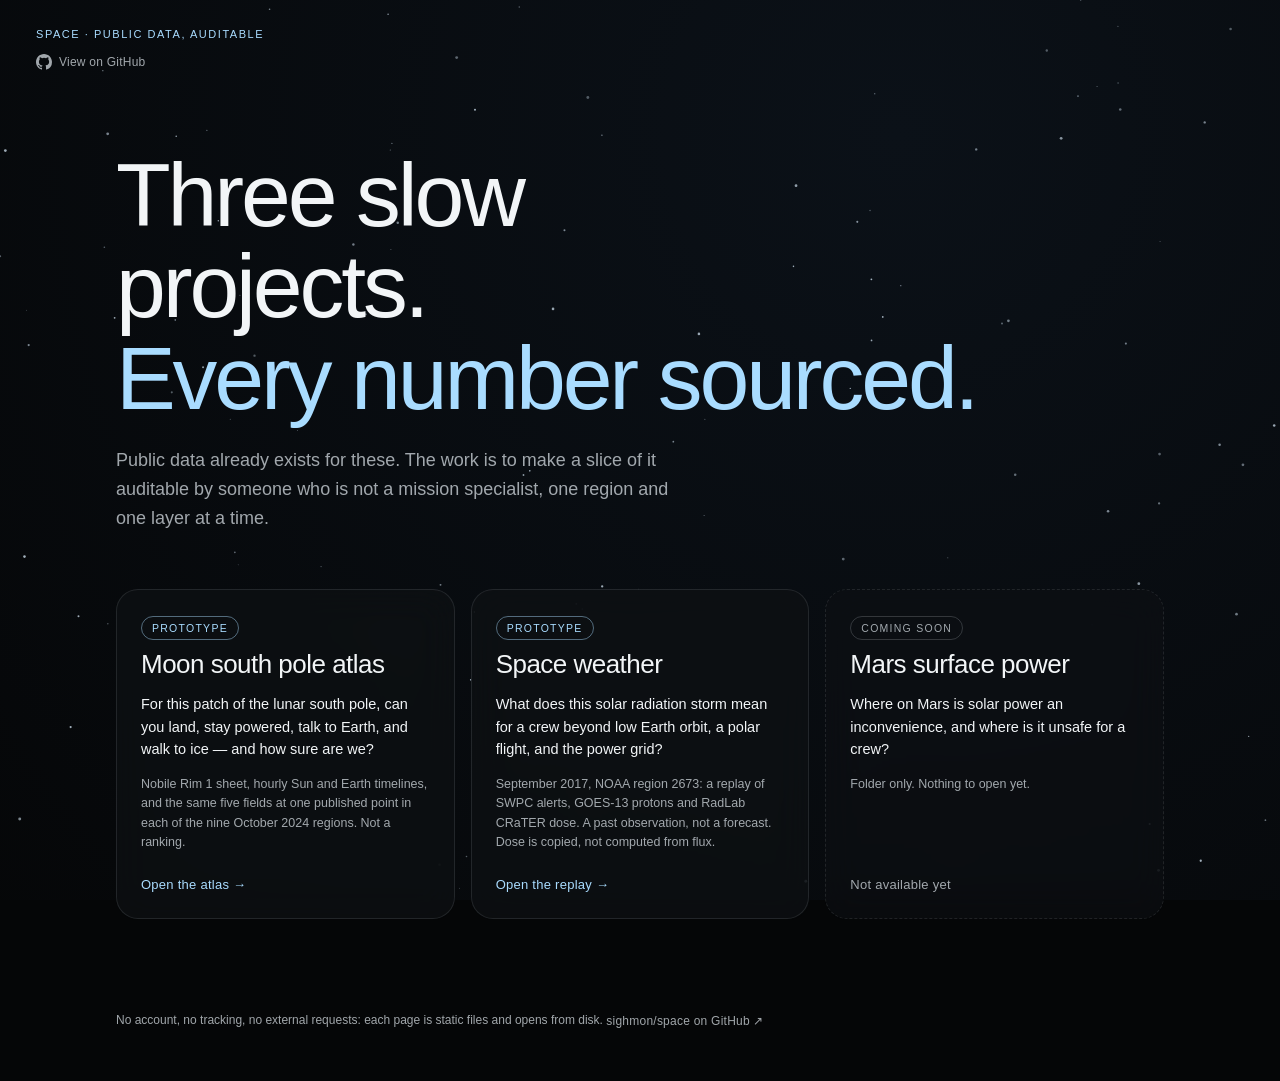
==== index.html @ fc9bab50 "Add a landing page listing the three projects, and document it" ====
<!DOCTYPE html>
<html lang="en">
<head>
<meta charset="utf-8">
<meta name="viewport" content="width=device-width, initial-scale=1, viewport-fit=cover">
<title>Three slow projects — space data you can audit</title>
<meta name="description" content="Three slow projects: public space data, made auditable by someone who is not a mission specialist.">
<link rel="icon" href="data:,">
<link rel="stylesheet" href="shared/space.css">
<style>
html,body{height:auto;min-height:100%;overflow-x:hidden;overflow-y:auto}
#stars{position:fixed;inset:0;width:100%;height:100%;display:block;z-index:0}
.top{position:absolute}
main{position:relative;z-index:2;max-width:1120px;margin:0 auto;padding:150px 36px 80px}
h1{font-size:clamp(40px,7vw,92px);font-weight:200;letter-spacing:-.035em;line-height:1.02}
h1 em{font-style:normal;color:var(--ice)}
.lede{margin-top:22px;max-width:56ch;font-size:clamp(15px,1.6vw,18px);line-height:1.6;color:var(--mute)}
.projects{list-style:none;margin-top:56px;display:grid;grid-template-columns:repeat(3,minmax(0,1fr));gap:16px}
.card{position:relative;display:flex;flex-direction:column;height:100%;min-height:300px;padding:26px 24px 22px;border-radius:var(--r);border:1px solid var(--line);background:var(--glass);backdrop-filter:blur(18px);-webkit-backdrop-filter:blur(18px);text-decoration:none;color:inherit;transition:border-color .3s var(--ease),transform .5s var(--spring),background-color .3s}
a.card:hover{border-color:var(--ice);background:rgba(169,220,255,.06);transform:translateY(-3px)}
a.card:focus-visible{outline:2px solid var(--ice);outline-offset:3px}
.card h2{margin-top:10px;font-size:26px;font-weight:300;letter-spacing:-.02em;line-height:1.15}
.card .q{margin-top:14px;font-size:14.5px;line-height:1.55;color:var(--ink);min-height:0;overflow-wrap:anywhere}
.card .st{margin-top:14px;font-size:12.5px;line-height:1.55;color:var(--mute)}
.card .go{margin-top:auto;padding-top:20px;display:flex;align-items:center;min-height:44px;font-size:13px;color:var(--ice);letter-spacing:.02em}
.card.soon{border-style:dashed;background:rgba(14,17,20,.5)}
.card.soon .go{color:var(--mute)}
.pill{align-self:flex-start;display:inline-block;font-size:10.5px;letter-spacing:.12em;text-transform:uppercase;padding:5px 10px;border-radius:999px;border:1px solid var(--line2);color:var(--mute)}
.pill.on{color:var(--ice);border-color:rgba(169,220,255,.45)}
.foot2{position:relative;z-index:2;max-width:1120px;margin:0 auto;padding:0 36px 48px;font-size:12px;color:var(--mute);line-height:1.6}
@media (max-width:900px){main{padding:132px 18px 56px}.projects{grid-template-columns:1fr}.card{min-height:0}.foot2{padding:0 18px 40px}}
@media (max-width:520px){main{padding:150px 14px 48px}.foot2{padding:0 14px 36px}.card{padding:22px 18px 18px}}
@media (prefers-reduced-motion:reduce){a.card:hover{transform:none}}
</style>
</head>
<body>
<canvas id="stars" aria-hidden="true"></canvas>
<header class="top">
  <div class="brand"><div class="label">Space · public data, auditable</div>
  <div><a class="ghlink js-gh" href="https://github.com/sighmon/space" target="_blank" rel="noopener noreferrer" aria-label="View on GitHub (opens in a new tab)"><svg viewBox="0 0 16 16" aria-hidden="true" focusable="false"><path d="M8 0C3.58 0 0 3.58 0 8c0 3.54 2.29 6.53 5.47 7.59.4.07.55-.17.55-.38 0-.19-.01-.82-.01-1.49-2.01.37-2.53-.49-2.69-.94-.09-.23-.48-.94-.82-1.13-.28-.15-.68-.52-.01-.53.63-.01 1.08.58 1.23.82.72 1.21 1.87.87 2.33.66.07-.52.28-.87.51-1.07-1.78-.2-3.64-.89-3.64-3.95 0-.87.31-1.59.82-2.15-.08-.2-.36-1.02.08-2.12 0 0 .67-.21 2.2.82a7.5 7.5 0 0 1 4 0c1.53-1.04 2.2-.82 2.2-.82.44 1.1.16 1.92.08 2.12.51.56.82 1.27.82 2.15 0 3.07-1.87 3.75-3.65 3.95.29.25.54.73.54 1.48 0 1.07-.01 1.93-.01 2.2 0 .21.15.46.55.38A8.01 8.01 0 0 0 16 8c0-4.42-3.58-8-8-8z"/></svg><span>View on GitHub</span></a></div></div>
</header>
<main id="main">
  <h1>Three slow<br>projects.<br><em>Every number sourced.</em></h1>
  <p class="lede">Public data already exists for these. The work is to make a slice of it auditable by someone who is not a mission specialist, one region and one layer at a time.</p>
  <ul class="projects">
    <li><a class="card" href="moon-south-pole-atlas/web/index.html" aria-label="Moon south pole atlas: prototype. Open the atlas.">
      <span class="pill on">Prototype</span>
      <h2>Moon south pole atlas</h2>
      <p class="q">For this patch of the lunar south pole, can you land, stay powered, talk to Earth, and walk to ice — and how sure are we?</p>
      <p class="st">Nobile Rim 1 sheet, hourly Sun and Earth timelines, and the same five fields at one published point in each of the nine October 2024 regions. Not a ranking.</p>
      <span class="go">Open the atlas →</span></a></li>
    <li><a class="card" href="space-weather/web/index.html" aria-label="Space weather: prototype. Open the replay.">
      <span class="pill on">Prototype</span>
      <h2>Space weather</h2>
      <p class="q">What does this solar radiation storm mean for a crew beyond low Earth orbit, a polar flight, and the power grid?</p>
      <p class="st">September 2017, NOAA region 2673: a replay of SWPC alerts, GOES-13 protons and RadLab CRaTER dose. A past observation, not a forecast. Dose is copied, not computed from flux.</p>
      <span class="go">Open the replay →</span></a></li>
    <li><div class="card soon" role="group" aria-label="Mars surface power: coming soon">
      <span class="pill">Coming soon</span>
      <h2>Mars surface power</h2>
      <p class="q">Where on Mars is solar power an inconvenience, and where is it unsafe for a crew?</p>
      <p class="st">Folder only. Nothing to open yet.</p>
      <span class="go">Not available yet</span></div></li>
  </ul>
</main>
<p class="foot2">No account, no tracking, no external requests: each page is static files and opens from disk. <a class="ghlink" style="min-height:44px" href="https://github.com/sighmon/space" target="_blank" rel="noopener noreferrer">sighmon/space on GitHub ↗</a></p>
<script>
(function(){
'use strict';
var cv=document.getElementById('stars'),c=cv.getContext('2d'),W=0,H=0,dpr=1,stars=[];
var REDUCED=matchMedia('(prefers-reduced-motion: reduce)').matches;
function rnd(i){var x=Math.sin(i*91.7+13.3)*43758.5453;return x-Math.floor(x)}
function size(){dpr=Math.min(2,devicePixelRatio||1);W=innerWidth;H=innerHeight;cv.width=Math.round(W*dpr);cv.height=Math.round(H*dpr);
  var n=Math.round(Math.min(160,W*H/9000));stars=[];for(var i=0;i<n;i++)stars.push({x:rnd(i)*W,y:rnd(i+500)*H,r:.4+rnd(i+900)*1.1,p:rnd(i+1300)*6.28,s:.4+rnd(i+1700)*.9,v:.02+rnd(i+2100)*.05});}
function draw(t){c.setTransform(dpr,0,0,dpr,0,0);c.clearRect(0,0,W,H);
  var g=c.createRadialGradient(W*.7,H*.15,0,W*.7,H*.15,Math.max(W,H));g.addColorStop(0,'#0b1118');g.addColorStop(1,'#050607');c.fillStyle=g;c.fillRect(0,0,W,H);
  for(var i=0;i<stars.length;i++){var s=stars[i],a=.35+.4*(.5+.5*Math.sin(t*s.s+s.p));var y=(s.y+t*s.v*10)%H;
    c.fillStyle='rgba(215,232,247,'+a.toFixed(3)+')';c.beginPath();c.arc(s.x,y,s.r,0,6.2832);c.fill();}}
var raf=0,last=0,t0=performance.now();
function frame(now){raf=0;if(document.hidden)return;raf=requestAnimationFrame(frame);if(now-last<1000/20)return;last=now;draw((now-t0)/1000);}
size();draw(0);
if(!REDUCED)raf=requestAnimationFrame(frame);
document.addEventListener('visibilitychange',function(){if(document.hidden){if(raf)cancelAnimationFrame(raf);raf=0}else if(!REDUCED&&!raf)raf=requestAnimationFrame(frame)});
addEventListener('resize',function(){size();draw((performance.now()-t0)/1000)});
})();
</script>
</body>
</html>
---- shared/space.css ----
/* space.css: shared design system for the pages in this repository.
   Extracted from the generic parts of moon-south-pole-atlas/web/index.html (design tokens, reset and overflow
   guards, typography, top bar / nav / foot, chip, ghlink, bottom sheet / layer panels, buttons, play clock,
   dials, extras, range bars, notes, n/a, reduced motion). Pages add only their own hero and content rules.
   No fonts, images or requests: system font stack, relative paths only. */
:root{
  --bg:#050607; --ink:#f2f5f7; --mute:rgba(235,242,247,.68); --faint:rgba(235,242,247,.56);
  --line:rgba(235,242,247,.10); --line2:rgba(235,242,247,.18);
  --ice:#a9dcff; --ice-dim:rgba(169,220,255,.22); --ice-glow:rgba(169,220,255,.55);
  --glass:rgba(14,17,20,.72); --glass2:rgba(20,24,28,.86);
  --r:22px; --ease:cubic-bezier(.2,.8,.2,1); --spring:cubic-bezier(.16,1.08,.3,1);
  --font:"SF Pro Display","SF Pro Text",-apple-system,BlinkMacSystemFont,"Inter","Inter var","Segoe UI",Roboto,"Helvetica Neue",Arial,sans-serif;
}
*{box-sizing:border-box;margin:0;padding:0}
img,svg,canvas,video,table{max-width:100%}
p,li,h1,h2,h3,h4,.small,.def,.box,.extra,.example-note,.disclaim,.meta,.src,.zinfo,.q,.label{overflow-wrap:anywhere}
.dials>*,.extras>*,.zoom>*,.grid2>*,.card-head>*,.tl-head>*,.tl-read>*,.zread>*,.src>*,.example-note>*,.head-r>*,.meta>*,.lh>*,.sl>*{min-width:0}
.sheet .panel,.layer .panel{overflow-x:hidden;overflow-y:auto;max-width:100%}
.tl,.zoom,.dial,.extra,.box,.example-note{max-width:100%}
.example-note>b{flex:none;min-width:auto}
html,body{height:100%;background:var(--bg);color:var(--ink);font-family:var(--font);-webkit-font-smoothing:antialiased;overflow:hidden}
button{font:inherit;color:inherit;background:none;border:0;cursor:pointer}
a{color:inherit}
.num{font-weight:200;font-variant-numeric:tabular-nums;letter-spacing:-.02em}
.label{font-size:11px;letter-spacing:.14em;text-transform:uppercase;color:var(--mute);font-weight:500}
.small{font-size:12px;color:var(--mute);line-height:1.5}

/* ---------- top bar, nav ---------- */
.top{position:fixed;left:0;right:0;top:0;display:flex;justify-content:space-between;align-items:flex-start;padding:28px 36px;z-index:5;pointer-events:none}
.top>*{pointer-events:auto}
.brand .label{color:var(--ice)}
.nav{display:flex;gap:4px;padding:4px;border-radius:999px;background:rgba(18,22,26,.82);border:1px solid var(--line)}
.nav button{white-space:nowrap;padding:8px 16px;border-radius:999px;font-size:13px;color:var(--mute);transition:all .3s var(--ease)}
.nav button:hover{color:var(--ink)}
.nav button.on{background:rgba(235,242,247,.1);color:var(--ink)}

/* ---------- foot, chip ---------- */
.foot{position:fixed;left:36px;right:36px;bottom:26px;display:flex;justify-content:space-between;align-items:flex-end;z-index:3;pointer-events:none;transition:opacity .5s}
body.sheet-open .foot .chip{display:none}
.chip{max-width:58vw;display:inline-flex;align-items:center;gap:8px;padding:7px 12px;border-radius:999px;font-size:12px;border:1px solid rgba(255,200,120,.35);color:#ffd9a6;background:rgba(40,28,10,.7)}
.chip i{width:6px;height:6px;border-radius:50%;background:#ffc27a;display:block}
.compass{display:flex;align-items:center;gap:12px;font-size:12px;color:var(--mute);pointer-events:auto}
.compass svg{width:44px;height:44px}

/* ---------- sheet / panel / grab / x ---------- */
/* ---------- sheet (region card) ---------- */
.sheet{position:fixed;left:50%;bottom:0;width:min(1180px,100%);max-width:100%;transform:translate(-50%,104%);z-index:10;transition:transform .75s var(--spring);max-height:calc(100vh - 84px);display:flex;flex-direction:column}
.sheet.open{transform:translate(-50%,0)}
.sheet .panel{background:var(--glass);backdrop-filter:blur(28px) saturate(1.2);-webkit-backdrop-filter:blur(28px) saturate(1.2);border:1px solid var(--line);border-bottom:0;border-radius:var(--r) var(--r) 0 0;overflow:auto;padding:8px 32px 26px;box-shadow:0 -30px 80px rgba(0,0,0,.55)}
.grab{display:block;position:relative;width:100%;height:44px;margin:0 0 4px;cursor:pointer;border-radius:12px;-webkit-tap-highlight-color:transparent;touch-action:manipulation}
.grab:before{content:"";position:absolute;left:50%;top:50%;width:38px;height:4px;margin:-2px 0 0 -19px;border-radius:4px;background:var(--line2);transition:background .2s,width .2s,margin .2s}
.grab:hover:before,.grab:focus-visible:before{background:var(--mute)}
.grab:focus{outline:none}.grab:focus-visible{outline:2px solid var(--ice);outline-offset:-2px}
/* Close button: always top right of the panel, same size/position in every card and layer; sticky so it never scrolls away */
.xwrap{position:sticky;top:0;height:0;z-index:6;pointer-events:none}
.xwrap .x{position:absolute;top:0;right:calc(10px - var(--px,32px));pointer-events:auto}
.sheet .panel,.layer .panel{--px:32px;padding-top:8px}
.ghlink{display:inline-flex;align-items:center;gap:7px;min-height:44px;margin:0 0 -10px;font-size:12px;color:var(--mute);text-decoration:none;letter-spacing:.02em;transition:color .25s}
.ghlink:hover,.ghlink:focus-visible{color:var(--ice)}
.ghlink svg{width:16px;height:16px;flex:none;fill:currentColor}
.cites a.ghlink span{display:inline;margin:0;font-size:inherit;color:inherit;line-height:inherit}
.cites a.ghlink{display:inline-flex;min-height:0;margin:0;color:var(--ice);font-size:12.5px}
.card-head{display:flex;justify-content:space-between;align-items:flex-end;gap:20px;flex-wrap:wrap}
.card-head h2{font-size:34px;font-weight:300;letter-spacing:-.02em}
.meta{display:flex;gap:22px;margin-top:8px;flex-wrap:wrap}
.meta span{font-size:13px;color:var(--mute)} .meta b{font-weight:400;color:var(--ink);font-variant-numeric:tabular-nums}
.head-r{display:flex;gap:10px;align-items:center;flex-wrap:wrap}
.btn{padding:9px 15px;border-radius:999px;font-size:13px;border:1px solid var(--line2);color:var(--ink);transition:all .25s var(--ease)}
.btn:hover{border-color:var(--ice);color:var(--ice)}
.x{width:44px;height:44px;min-width:44px;flex:none;border-radius:50%;border:1px solid var(--line2);background:rgba(20,24,28,.82);backdrop-filter:blur(10px);-webkit-backdrop-filter:blur(10px);display:grid;place-items:center;font-size:16px;color:var(--mute);touch-action:manipulation;-webkit-tap-highlight-color:transparent}
.x:focus-visible{outline:2px solid var(--ice);outline-offset:2px}
.x:hover{color:var(--ink);border-color:var(--ink)}
.example-note{margin-top:16px;display:flex;gap:10px;align-items:flex-start;padding:10px 14px;border-radius:12px;background:rgba(255,190,110,.07);border:1px solid rgba(255,190,110,.25);font-size:12.5px;color:#f3d3a8;line-height:1.5}
.example-note b{font-weight:600;letter-spacing:.08em;text-transform:uppercase;font-size:11px;color:#ffc27a;white-space:nowrap;padding-top:1px}
.example-note.real-note{background:rgba(143,227,176,.07);border-color:rgba(143,227,176,.28);color:#cfeedd}
.real-note code,.box code{font-family:ui-monospace,monospace;font-size:11.5px;color:#a9dcff}

.extras{display:grid;grid-template-columns:repeat(4,1fr);gap:12px;margin-top:12px}
.extra{border:1px solid var(--line);border-radius:14px;padding:10px 14px;font-size:12px;color:var(--mute);line-height:1.45}
.extra b{display:block;font-weight:300;font-size:20px;color:var(--ink);font-variant-numeric:tabular-nums}
.extra .label{font-size:10px}
.conv{color:var(--mute);font-weight:300}
.extra b .conv{display:block;font-size:12px;margin-top:1px}
.ring .val .u{text-align:center}.ring .val .u .conv{display:block;margin-top:2px;letter-spacing:.02em;font-size:10px;white-space:nowrap}
td .conv{display:block;font-size:12px;white-space:nowrap}
.na{color:#ffc27a}

/* ---------- dials, range bars, source rows ---------- */
.dials{display:grid;grid-template-columns:repeat(4,1fr);gap:12px;margin-top:14px}
.dial{border:1px solid var(--line);border-radius:18px;padding:14px 16px 12px;background:rgba(255,255,255,.015);opacity:0;transform:translateY(18px);transition:opacity .6s var(--ease),transform .7s var(--spring),border-color .3s}
.sheet.open .dial{opacity:1;transform:none}
.sheet.open .dial:nth-child(2){transition-delay:.06s}.sheet.open .dial:nth-child(3){transition-delay:.12s}.sheet.open .dial:nth-child(4){transition-delay:.18s}
.dial:hover{border-color:var(--line2)}
.dial .q{font-size:13px;color:var(--ink);margin-top:4px;font-weight:400}
.ring{position:relative;width:160px;height:160px;margin:12px auto 8px}
.ring svg{width:100%;height:100%;transform:rotate(135deg)}
.ring .val{position:absolute;inset:0;padding:0 22px;display:flex;flex-direction:column;align-items:center;justify-content:center}
.ring .val .n{font-size:34px;line-height:1}
.ring .val .u{font-size:11px;color:var(--mute);margin-top:4px;letter-spacing:.06em}
.ring circle{fill:none;stroke-linecap:round;transition:stroke-dasharray 1.1s var(--ease),stroke-dashoffset 1.1s var(--ease)}
.def{font-size:11.5px;color:var(--mute);text-align:center;line-height:1.45;min-height:34px}
.rb{margin-top:14px}
.rb .track{position:relative;height:18px}
.rb .base{position:absolute;left:0;right:0;top:8px;height:2px;background:var(--line2);border-radius:2px}
.rb .span{position:absolute;top:7px;height:4px;border-radius:4px;background:var(--ice-dim);box-shadow:0 0 10px rgba(169,220,255,.25);transition:left .9s var(--ease),width .9s var(--ease)}
.rb .pt{position:absolute;top:3px;width:2px;height:12px;background:var(--ice);border-radius:2px;transform:translateX(-1px);transition:left .9s var(--ease);box-shadow:0 0 8px var(--ice)}
.rb .cut{position:absolute;top:0;height:18px;border-left:1px dashed rgba(255,194,122,.7);transition:left .6s var(--ease)}
.rb .cut span{position:absolute;top:-14px;left:3px;font-size:9.5px;color:#ffc27a;white-space:nowrap;letter-spacing:.04em}
.rb .ends{display:flex;justify-content:space-between;font-size:10.5px;color:var(--faint);font-variant-numeric:tabular-nums;margin-top:2px}
.rb .rng{font-size:11.5px;color:var(--mute);margin-top:6px;font-variant-numeric:tabular-nums}
.src{display:flex;align-items:center;justify-content:space-between;gap:8px;margin-top:12px;padding-top:12px;border-top:1px solid var(--line);font-size:11.5px}
.src a{color:var(--ice);text-decoration:none;opacity:.9}
.src a:hover{opacity:1;text-decoration:underline}
.src .tagx{font-size:10px;letter-spacing:.1em;text-transform:uppercase;color:#ffc27a}


/* ---------- timeline controls, play clock ---------- */
/* timeline */
.tl{margin-top:16px;border:1px solid var(--line);border-radius:18px;padding:16px 18px 14px;background:rgba(255,255,255,.015)}
.tl-head{display:flex;justify-content:space-between;align-items:center;gap:14px;flex-wrap:wrap}
.seg{display:inline-flex;padding:3px;border-radius:999px;border:1px solid var(--line2);position:relative}
.seg button{position:relative;z-index:1;padding:5px 14px;font-size:12px;color:var(--mute);border-radius:999px;transition:color .3s}
.seg button.on{color:#061018}
.seg .thumb{position:absolute;top:3px;bottom:3px;border-radius:999px;background:var(--ice);transition:left .45s var(--spring),width .45s var(--spring)}
.play{width:38px;height:38px;min-width:38px;flex:none;border-radius:50%;border:1px solid var(--line2);display:grid;place-items:center;padding:0;position:relative;touch-action:manipulation;-webkit-tap-highlight-color:transparent;user-select:none;-webkit-user-select:none;transition:border-color .2s,background-color .2s}
.play svg{display:block;width:14px;height:14px;flex:none;pointer-events:none}
.play:hover{border-color:var(--ice);background-color:rgba(169,220,255,.06)}
/* Pressing only tints the button. No transform, no size, border or layout change: it must not move under the pointer. */
.play:active{transform:none;border-color:var(--ice);background-color:rgba(169,220,255,.16)}
.play:focus{outline:none}
.play:focus-visible,.seg button:focus-visible{outline:2px solid var(--ice);outline-offset:2px}
.seg button{touch-action:manipulation;-webkit-tap-highlight-color:transparent}
.homectl{position:fixed;z-index:4;top:88px;right:36px;display:flex;align-items:center;gap:10px;padding:5px 12px 5px 5px;border-radius:999px;background:rgba(18,22,26,.82);border:1px solid var(--line);transition:opacity .5s}
.homectl .stamp{font-size:11.5px;color:var(--mute);font-variant-numeric:tabular-nums;white-space:nowrap;width:136px;overflow:hidden;text-overflow:ellipsis}
body.sheet-open .homectl,body.layer-open .homectl{opacity:0;visibility:hidden;pointer-events:none}
.tl-ctl{display:flex;gap:12px 14px;align-items:center;flex-wrap:wrap;flex:0 1 auto;min-width:0;max-width:100%}
.rate{font-size:11.5px;color:var(--mute);display:inline-block;width:104px;flex:none;white-space:nowrap;overflow:hidden;text-overflow:ellipsis;font-variant-numeric:tabular-nums}
.eye{display:flex;gap:10px;align-items:center}
.disclaim{margin-top:14px;font-size:11.5px;color:var(--faint);line-height:1.55}

/* ---------- layers, boxes, citations, tables, scrim ---------- */
/* ---------- layers (method / compare) ---------- */
.layer{position:fixed;left:50%;bottom:0;width:min(1180px,100%);max-width:100%;height:calc(100vh - 70px);transform:translate(-50%,102%);z-index:20;transition:transform .8s var(--spring)}
.layer.open{transform:translate(-50%,0)}
.layer .panel{height:100%;background:var(--glass2);backdrop-filter:blur(30px);-webkit-backdrop-filter:blur(30px);border:1px solid var(--line);border-bottom:0;border-radius:26px 26px 0 0;overflow:auto;padding:8px 40px 50px;box-shadow:0 -40px 120px rgba(0,0,0,.7)}
.layer h2{font-size:30px;font-weight:300;letter-spacing:-.02em}
.layer h3{font-size:12px;letter-spacing:.14em;text-transform:uppercase;color:var(--mute);font-weight:500;margin:34px 0 14px}
.lh{display:flex;justify-content:space-between;align-items:center}
.grid2{display:grid;grid-template-columns:1fr 1fr;gap:14px}
.box{border:1px solid var(--line);border-radius:16px;padding:16px 18px;background:rgba(255,255,255,.015)}
.box h4{font-size:15px;font-weight:400;margin-bottom:6px}
.box p{font-size:13px;color:var(--mute);line-height:1.55}
.cites{list-style:none;counter-reset:c}
.cites li{counter-increment:c;display:grid;grid-template-columns:34px minmax(0,1fr) auto;gap:12px;align-items:baseline;padding:14px 0;border-top:1px solid var(--line);font-size:14px}
.cites li:before{content:counter(c,decimal-leading-zero);color:var(--faint);font-variant-numeric:tabular-nums;font-size:12px}
.cites li span{display:block;font-size:12.5px;color:var(--mute);margin-top:3px;line-height:1.5}
.cites a{color:var(--ice);font-size:12.5px;text-decoration:none;white-space:nowrap}
.cites a:hover{text-decoration:underline}
.presets{display:flex;gap:10px;flex-wrap:wrap}
.preset{padding:12px 16px;border-radius:14px;border:1px solid var(--line2);text-align:left;min-width:min(200px,100%);max-width:100%;transition:all .3s var(--ease)}
.preset b{display:block;font-weight:400;font-size:14px}
.preset span{font-size:12px;color:var(--mute)}
.preset.on{border-color:var(--ice);background:rgba(169,220,255,.06)}
.sl{display:grid;grid-template-columns:180px 1fr 70px;gap:16px;align-items:center;margin-top:14px;font-size:13px;color:var(--mute)}
.sl output{color:var(--ink);font-variant-numeric:tabular-nums;text-align:right}
input[type=range]{-webkit-appearance:none;appearance:none;width:100%;height:2px;background:var(--line2);border-radius:2px;outline:none}
input[type=range]::-webkit-slider-thumb{-webkit-appearance:none;width:16px;height:16px;border-radius:50%;background:#fff;box-shadow:0 0 10px var(--ice);cursor:pointer}
input[type=range]::-moz-range-thumb{width:16px;height:16px;border-radius:50%;background:#fff;border:0}
.nots{display:flex;flex-wrap:wrap;gap:8px}
.nots span{font-size:12.5px;padding:7px 12px;border-radius:999px;border:1px solid var(--line2);color:var(--mute)}

table{width:100%;border-collapse:collapse;margin-top:18px;font-size:14px}
th{font-size:10px;letter-spacing:.08em;text-transform:uppercase;color:var(--mute);font-weight:500;text-align:right;padding:10px 9px;border-bottom:1px solid var(--line2);white-space:nowrap}
th:first-child,td:first-child{text-align:left}
td{padding:12px 9px;border-bottom:1px solid var(--line);text-align:right;font-variant-numeric:tabular-nums;font-weight:300;white-space:nowrap}
td small{color:var(--faint);font-size:11.5px;margin-left:4px}
tbody tr{cursor:pointer;transition:background .25s}
tbody tr:hover{background:rgba(169,220,255,.04)}
td .nm{font-weight:400}
td .sid{display:block;font-size:11px;color:var(--faint);margin-top:2px}
.cutok{color:var(--ice)}.cutno{color:var(--faint)}
.tablewrap{overflow-x:auto;-webkit-overflow-scrolling:touch}.swipe{display:none;font-size:11px;color:var(--ice);margin-top:12px;letter-spacing:.04em}

.scrim{position:fixed;inset:0;z-index:15;background:rgba(0,0,0,.25);opacity:0;pointer-events:none;transition:opacity .5s}

/* ---------- shared helpers ---------- */
.sr{position:absolute;width:1px;height:1px;margin:-1px;overflow:hidden;clip:rect(0 0 0 0);white-space:nowrap}
a:focus-visible,button:focus-visible,[tabindex]:focus-visible,input:focus-visible{outline:2px solid var(--ice);outline-offset:2px}
.tablewrap{overflow-x:auto;-webkit-overflow-scrolling:touch}
.swipe{display:none;font-size:11px;color:var(--ice);margin-top:12px;letter-spacing:.04em}
.tl-read{display:flex;gap:10px 28px;align-items:baseline;flex-wrap:wrap}
.tl-read .n{font-size:22px;display:inline-block;white-space:nowrap}
.tl-read .k{font-size:11px;color:var(--mute);letter-spacing:.06em;margin-left:6px}
.disclaim{margin-top:14px;font-size:11.5px;color:var(--faint);line-height:1.55}
.q{min-height:34px}

/* ---------- responsive (same breakpoints as the atlas) ---------- */
@media (max-width:900px){
  .swipe{display:block}.tablewrap{-webkit-mask-image:linear-gradient(90deg,#000 calc(100% - 28px),transparent);mask-image:linear-gradient(90deg,#000 calc(100% - 28px),transparent)}
  .top{padding:18px 18px}
  .dials,.extras{grid-template-columns:1fr 1fr}
  .sheet .panel{--px:18px;padding:8px 18px 22px}
  .layer .panel{--px:20px;padding:8px 20px 40px}
  .grid2{grid-template-columns:1fr}
  .foot{left:18px;right:18px;bottom:18px}
  .brand .t2{display:none}
  .nav .long{display:none}
  .brand .label{max-width:150px;line-height:1.4}
  .homectl{top:74px;right:18px}
}
/* desktop: the open card / layer starts below the brand block, so it never covers the GitHub link */
@media (min-width:901px){.sheet{max-height:calc(100vh - 112px)}.layer{height:calc(100vh - 112px)}}
@media (max-width:520px){
  .cites li{grid-template-columns:30px minmax(0,1fr)}.cites li a{grid-column:2;white-space:normal;overflow-wrap:anywhere}.cites a{white-space:normal;overflow-wrap:anywhere}
  .tl-ctl{width:100%}.rate{width:auto;flex:1 1 60px;min-width:0}
  .card-head h2{font-size:28px}.layer h2{font-size:26px}
  .sheet .panel{--px:14px;padding:8px 14px 22px}.layer .panel{--px:14px;padding:8px 14px 40px}
  .seg button{padding:5px 11px}.tl{padding:14px}
  .chip .xl{display:none}.chip{font-size:11.5px}
  .dials,.extras{grid-template-columns:1fr}
  .nav button{padding:7px 11px}
}
@media (prefers-reduced-motion:reduce){*{transition-duration:.01s!important;animation:none!important}}
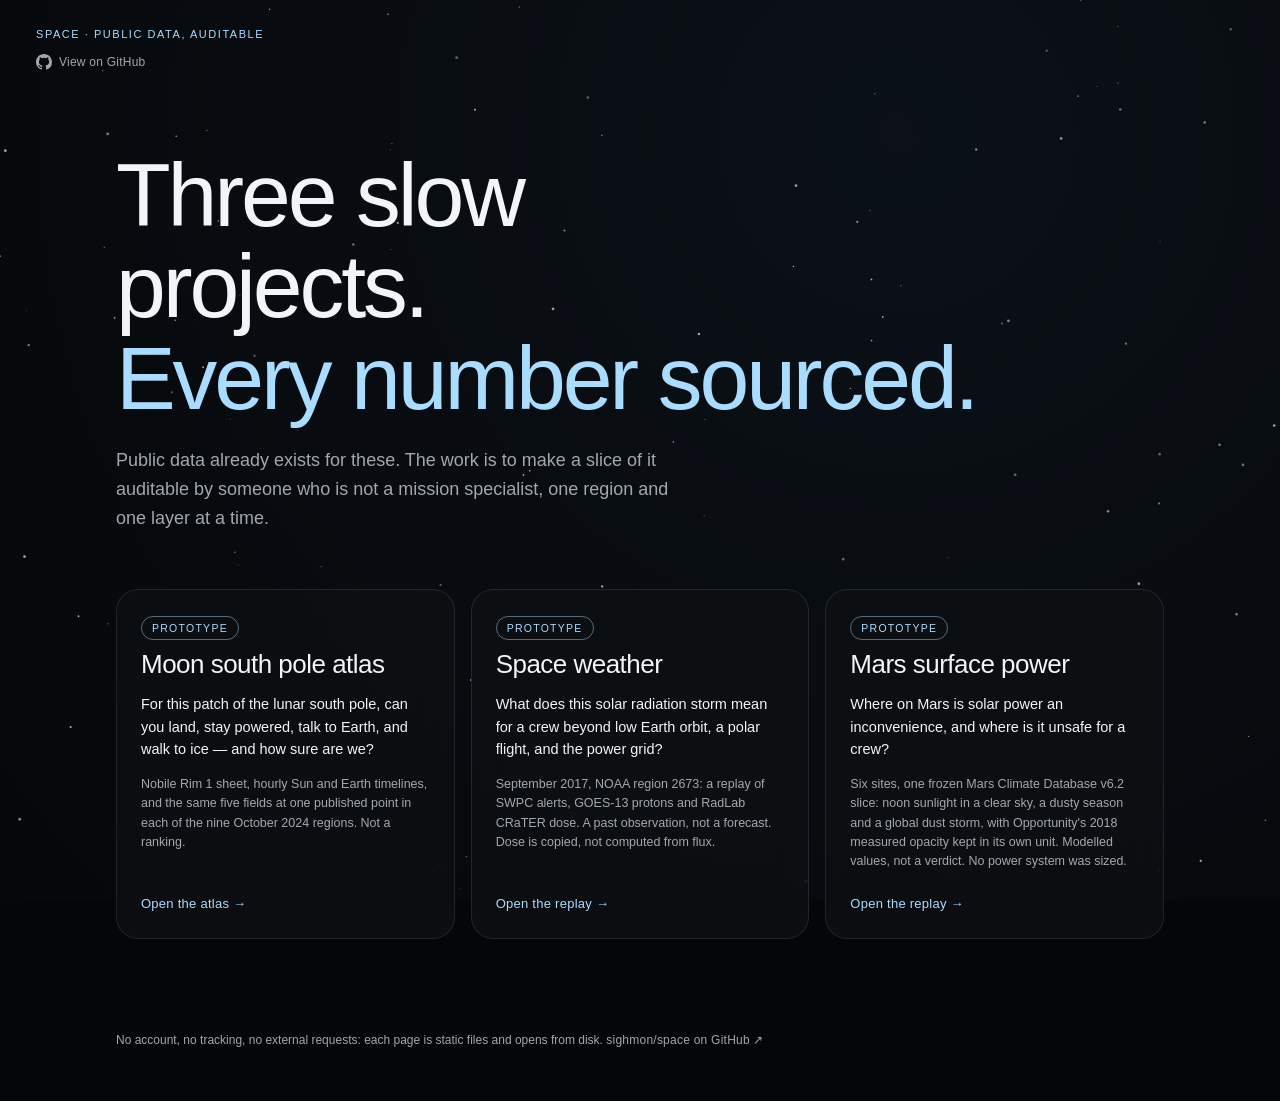
==== commit bd012a38: "Landing page: Mars surface power is a real Prototype card linking to its web page; README and index " ====
--- a/index.html
+++ b/index.html
@@ -23,8 +23,6 @@
 .card .q{margin-top:14px;font-size:14.5px;line-height:1.55;color:var(--ink);min-height:0;overflow-wrap:anywhere}
 .card .st{margin-top:14px;font-size:12.5px;line-height:1.55;color:var(--mute)}
 .card .go{margin-top:auto;padding-top:20px;display:flex;align-items:center;min-height:44px;font-size:13px;color:var(--ice);letter-spacing:.02em}
-.card.soon{border-style:dashed;background:rgba(14,17,20,.5)}
-.card.soon .go{color:var(--mute)}
 .pill{align-self:flex-start;display:inline-block;font-size:10.5px;letter-spacing:.12em;text-transform:uppercase;padding:5px 10px;border-radius:999px;border:1px solid var(--line2);color:var(--mute)}
 .pill.on{color:var(--ice);border-color:rgba(169,220,255,.45)}
 .foot2{position:relative;z-index:2;max-width:1120px;margin:0 auto;padding:0 36px 48px;font-size:12px;color:var(--mute);line-height:1.6}
@@ -55,12 +53,12 @@
       <p class="q">What does this solar radiation storm mean for a crew beyond low Earth orbit, a polar flight, and the power grid?</p>
       <p class="st">September 2017, NOAA region 2673: a replay of SWPC alerts, GOES-13 protons and RadLab CRaTER dose. A past observation, not a forecast. Dose is copied, not computed from flux.</p>
       <span class="go">Open the replay →</span></a></li>
-    <li><div class="card soon" role="group" aria-label="Mars surface power: coming soon">
-      <span class="pill">Coming soon</span>
+    <li><a class="card" href="mars-surface-power/web/index.html" aria-label="Mars surface power: prototype. Open the sunlight replay.">
+      <span class="pill on">Prototype</span>
       <h2>Mars surface power</h2>
       <p class="q">Where on Mars is solar power an inconvenience, and where is it unsafe for a crew?</p>
-      <p class="st">Folder only. Nothing to open yet.</p>
-      <span class="go">Not available yet</span></div></li>
+      <p class="st">Six sites, one frozen Mars Climate Database v6.2 slice: noon sunlight in a clear sky, a dusty season and a global dust storm, with Opportunity's 2018 measured opacity kept in its own unit. Modelled values, not a verdict. No power system was sized.</p>
+      <span class="go">Open the replay →</span></a></li>
   </ul>
 </main>
 <p class="foot2">No account, no tracking, no external requests: each page is static files and opens from disk. <a class="ghlink" style="min-height:44px" href="https://github.com/sighmon/space" target="_blank" rel="noopener noreferrer">sighmon/space on GitHub ↗</a></p>
--- a/shared/space.css
+++ b/shared/space.css
@@ -1,8 +1,9 @@
-/* space.css: shared design system for the pages in this repository.
-   Extracted from the generic parts of moon-south-pole-atlas/web/index.html (design tokens, reset and overflow
-   guards, typography, top bar / nav / foot, chip, ghlink, bottom sheet / layer panels, buttons, play clock,
-   dials, extras, range bars, notes, n/a, reduced motion). Pages add only their own hero and content rules.
-   No fonts, images or requests: system font stack, relative paths only. */
+/* space.css: the shared design system for the landing page and the space-weather page (the atlas keeps its own inline copy).
+   Provides: design tokens, reset and overflow guards, typography, top bar / nav / foot, chip, ghlink, the bottom sheet and
+   full-height layer panels with their scrim, buttons, play clock, dials, extras, range bars, notes, tables, reduced motion.
+   Constraints: no fonts, images, imports or requests (system font stack only). Pages must add only their own hero and content
+   rules, mark closed panels inert, and toggle body.sheet-open / body.layer-open (the scrim and dimming depend on them).
+   Pages that use it reference it by a relative path and must be served or opened from the repository root. */
 :root{
   --bg:#050607; --ink:#f2f5f7; --mute:rgba(235,242,247,.68); --faint:rgba(235,242,247,.56);
   --line:rgba(235,242,247,.10); --line2:rgba(235,242,247,.18);
@@ -182,16 +183,14 @@
 .tablewrap{overflow-x:auto;-webkit-overflow-scrolling:touch}.swipe{display:none;font-size:11px;color:var(--ice);margin-top:12px;letter-spacing:.04em}
 
 .scrim{position:fixed;inset:0;z-index:15;background:rgba(0,0,0,.25);opacity:0;pointer-events:none;transition:opacity .5s}
+body.layer-open .scrim{opacity:1;pointer-events:auto}
 
 /* ---------- shared helpers ---------- */
 .sr{position:absolute;width:1px;height:1px;margin:-1px;overflow:hidden;clip:rect(0 0 0 0);white-space:nowrap}
 a:focus-visible,button:focus-visible,[tabindex]:focus-visible,input:focus-visible{outline:2px solid var(--ice);outline-offset:2px}
-.tablewrap{overflow-x:auto;-webkit-overflow-scrolling:touch}
-.swipe{display:none;font-size:11px;color:var(--ice);margin-top:12px;letter-spacing:.04em}
 .tl-read{display:flex;gap:10px 28px;align-items:baseline;flex-wrap:wrap}
 .tl-read .n{font-size:22px;display:inline-block;white-space:nowrap}
 .tl-read .k{font-size:11px;color:var(--mute);letter-spacing:.06em;margin-left:6px}
-.disclaim{margin-top:14px;font-size:11.5px;color:var(--faint);line-height:1.55}
 .q{min-height:34px}
 
 /* ---------- responsive (same breakpoints as the atlas) ---------- */
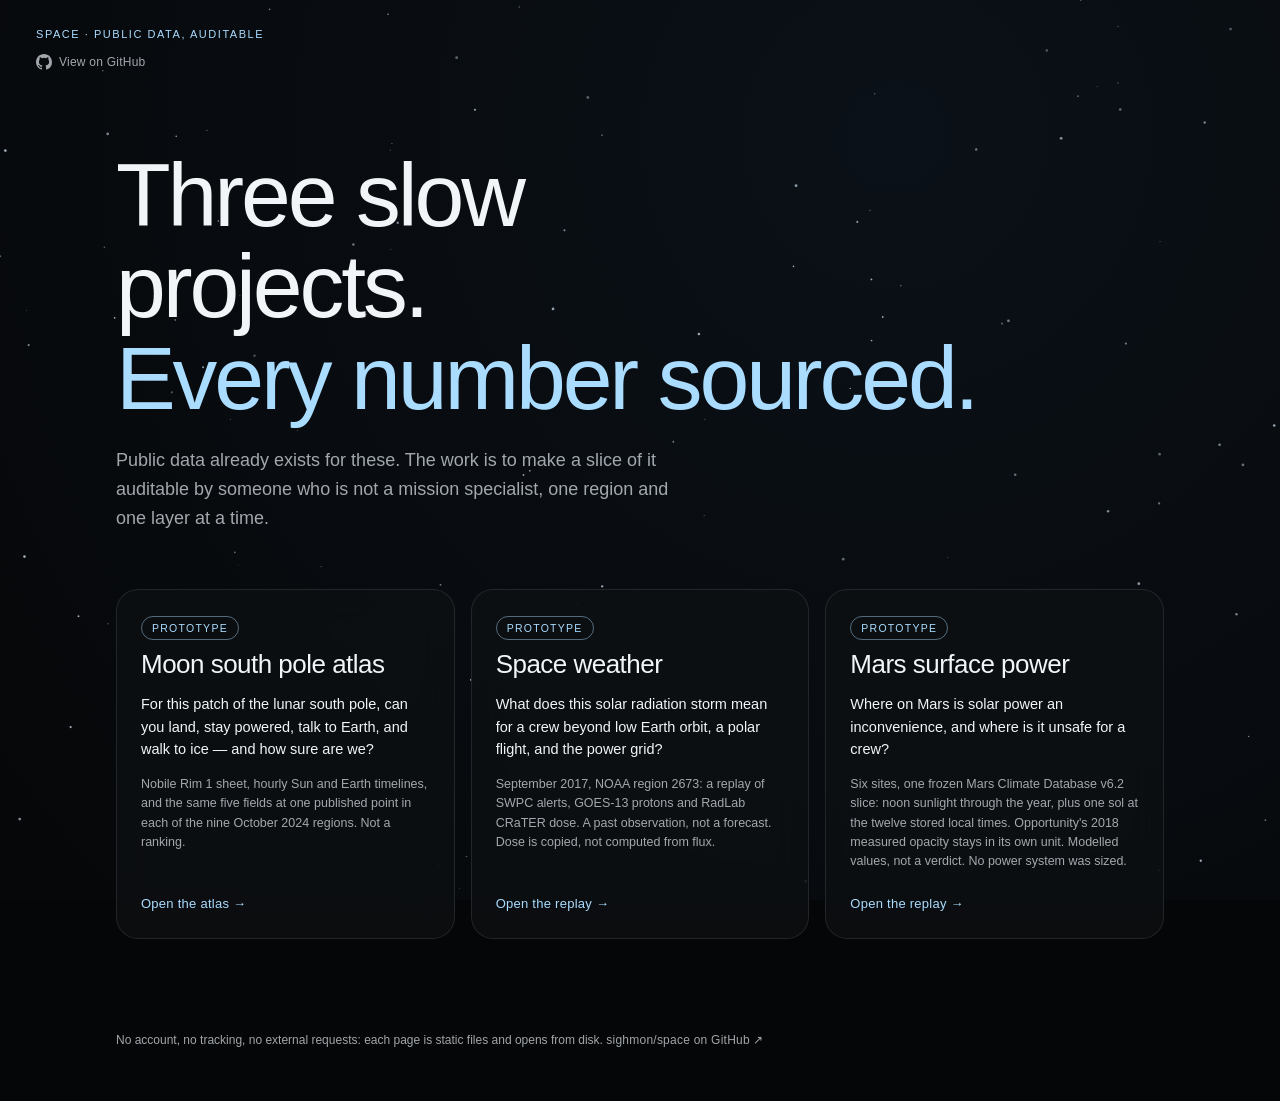
==== commit 854dbc6a: "Add one sol to the Mars page: Mesopotamia at Ls 270, the season where the stored dust-storm minus co" ====
--- a/index.html
+++ b/index.html
@@ -57,7 +57,7 @@
       <span class="pill on">Prototype</span>
       <h2>Mars surface power</h2>
       <p class="q">Where on Mars is solar power an inconvenience, and where is it unsafe for a crew?</p>
-      <p class="st">Six sites, one frozen Mars Climate Database v6.2 slice: noon sunlight in a clear sky, a dusty season and a global dust storm, with Opportunity's 2018 measured opacity kept in its own unit. Modelled values, not a verdict. No power system was sized.</p>
+      <p class="st">Six sites, one frozen Mars Climate Database v6.2 slice: noon sunlight through the year, plus one sol at the twelve stored local times. Opportunity's 2018 measured opacity stays in its own unit. Modelled values, not a verdict. No power system was sized.</p>
       <span class="go">Open the replay →</span></a></li>
   </ul>
 </main>
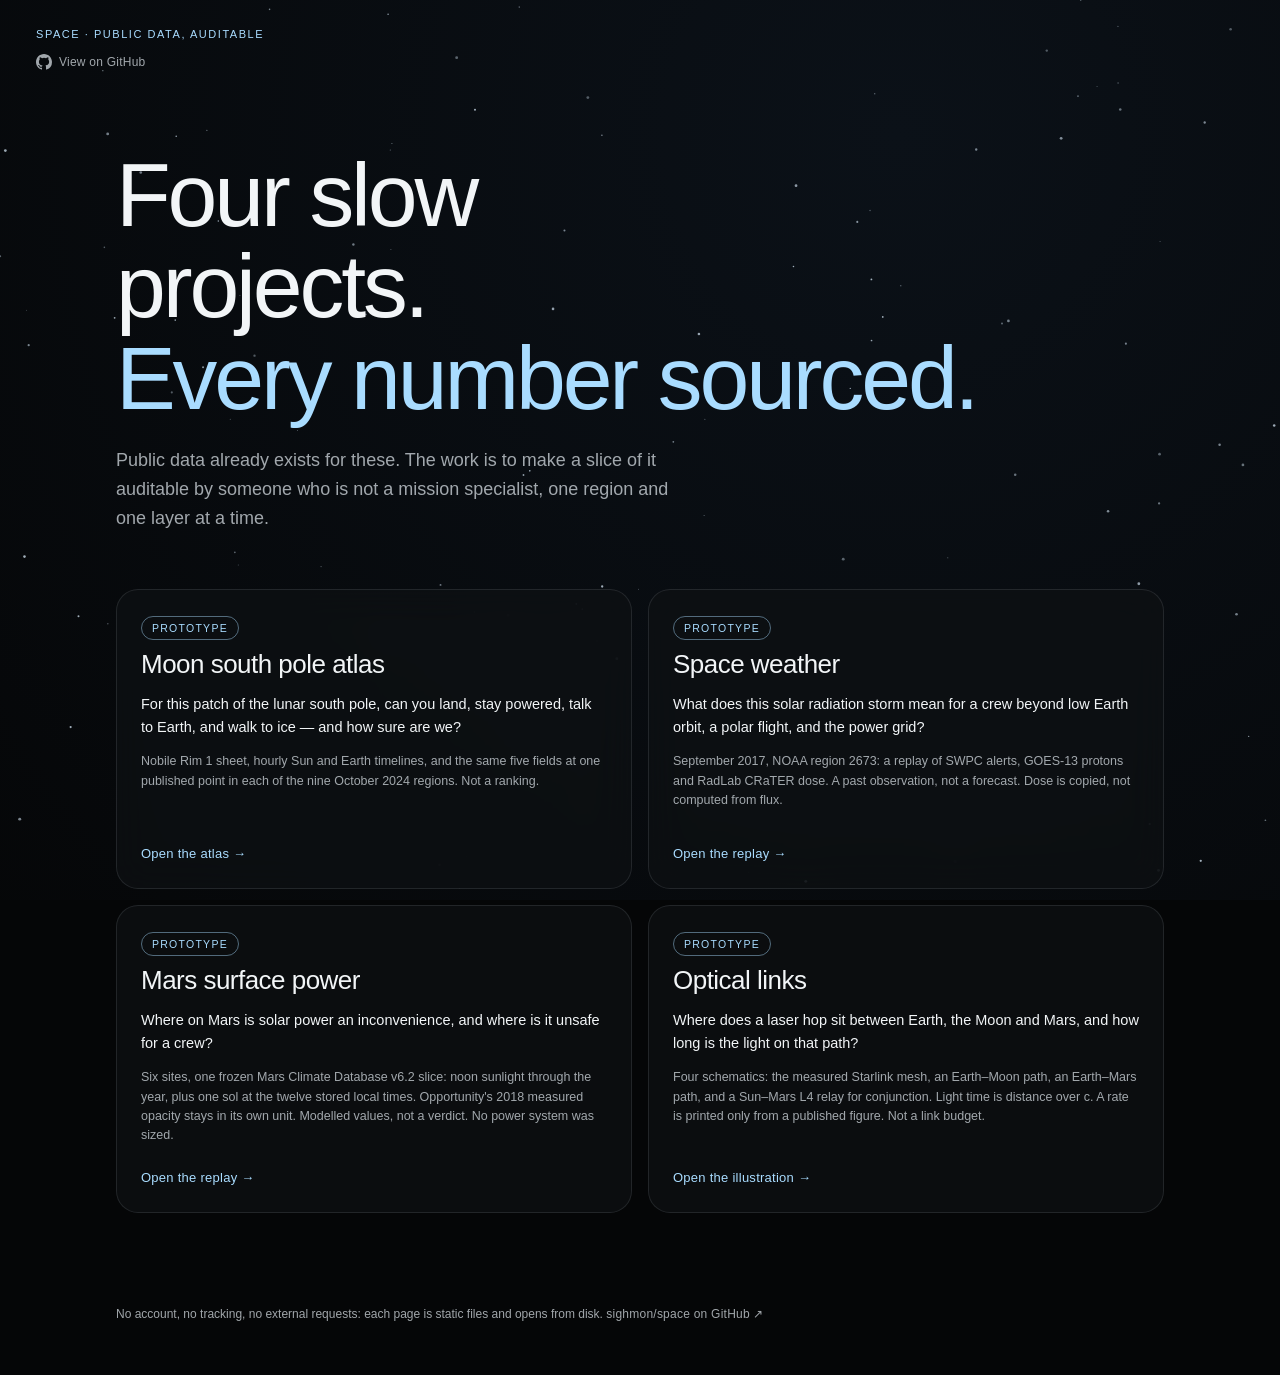
==== commit 341de04b: "Add optical communication links between Earth, the Moon, and Mars" ====
--- a/index.html
+++ b/index.html
@@ -3,8 +3,8 @@
 <head>
 <meta charset="utf-8">
 <meta name="viewport" content="width=device-width, initial-scale=1, viewport-fit=cover">
-<title>Three slow projects — space data you can audit</title>
-<meta name="description" content="Three slow projects: public space data, made auditable by someone who is not a mission specialist.">
+<title>Four slow projects — space data you can audit</title>
+<meta name="description" content="Four slow projects: public space data, made auditable by someone who is not a mission specialist.">
 <link rel="icon" href="data:,">
 <link rel="stylesheet" href="shared/space.css">
 <style>
@@ -15,7 +15,7 @@
 h1{font-size:clamp(40px,7vw,92px);font-weight:200;letter-spacing:-.035em;line-height:1.02}
 h1 em{font-style:normal;color:var(--ice)}
 .lede{margin-top:22px;max-width:56ch;font-size:clamp(15px,1.6vw,18px);line-height:1.6;color:var(--mute)}
-.projects{list-style:none;margin-top:56px;display:grid;grid-template-columns:repeat(3,minmax(0,1fr));gap:16px}
+.projects{list-style:none;margin-top:56px;display:grid;grid-template-columns:repeat(2,minmax(0,1fr));gap:16px}
 .card{position:relative;display:flex;flex-direction:column;height:100%;min-height:300px;padding:26px 24px 22px;border-radius:var(--r);border:1px solid var(--line);background:var(--glass);backdrop-filter:blur(18px);-webkit-backdrop-filter:blur(18px);text-decoration:none;color:inherit;transition:border-color .3s var(--ease),transform .5s var(--spring),background-color .3s}
 a.card:hover{border-color:var(--ice);background:rgba(169,220,255,.06);transform:translateY(-3px)}
 a.card:focus-visible{outline:2px solid var(--ice);outline-offset:3px}
@@ -38,7 +38,7 @@
   <div><a class="ghlink js-gh" href="https://github.com/sighmon/space" target="_blank" rel="noopener noreferrer" aria-label="View on GitHub (opens in a new tab)"><svg viewBox="0 0 16 16" aria-hidden="true" focusable="false"><path d="M8 0C3.58 0 0 3.58 0 8c0 3.54 2.29 6.53 5.47 7.59.4.07.55-.17.55-.38 0-.19-.01-.82-.01-1.49-2.01.37-2.53-.49-2.69-.94-.09-.23-.48-.94-.82-1.13-.28-.15-.68-.52-.01-.53.63-.01 1.08.58 1.23.82.72 1.21 1.87.87 2.33.66.07-.52.28-.87.51-1.07-1.78-.2-3.64-.89-3.64-3.95 0-.87.31-1.59.82-2.15-.08-.2-.36-1.02.08-2.12 0 0 .67-.21 2.2.82a7.5 7.5 0 0 1 4 0c1.53-1.04 2.2-.82 2.2-.82.44 1.1.16 1.92.08 2.12.51.56.82 1.27.82 2.15 0 3.07-1.87 3.75-3.65 3.95.29.25.54.73.54 1.48 0 1.07-.01 1.93-.01 2.2 0 .21.15.46.55.38A8.01 8.01 0 0 0 16 8c0-4.42-3.58-8-8-8z"/></svg><span>View on GitHub</span></a></div></div>
 </header>
 <main id="main">
-  <h1>Three slow<br>projects.<br><em>Every number sourced.</em></h1>
+  <h1>Four slow<br>projects.<br><em>Every number sourced.</em></h1>
   <p class="lede">Public data already exists for these. The work is to make a slice of it auditable by someone who is not a mission specialist, one region and one layer at a time.</p>
   <ul class="projects">
     <li><a class="card" href="moon-south-pole-atlas/web/index.html" aria-label="Moon south pole atlas: prototype. Open the atlas.">
@@ -59,6 +59,12 @@
       <p class="q">Where on Mars is solar power an inconvenience, and where is it unsafe for a crew?</p>
       <p class="st">Six sites, one frozen Mars Climate Database v6.2 slice: noon sunlight through the year, plus one sol at the twelve stored local times. Opportunity's 2018 measured opacity stays in its own unit. Modelled values, not a verdict. No power system was sized.</p>
       <span class="go">Open the replay →</span></a></li>
+    <li><a class="card" href="optical-links/web/index.html" aria-label="Optical links: prototype. Open the illustration.">
+      <span class="pill on">Prototype</span>
+      <h2>Optical links</h2>
+      <p class="q">Where does a laser hop sit between Earth, the Moon and Mars, and how long is the light on that path?</p>
+      <p class="st">Four schematics: the measured Starlink mesh, an Earth–Moon path, an Earth–Mars path, and a Sun–Mars L4 relay for conjunction. Light time is distance over c. A rate is printed only from a published figure. Not a link budget.</p>
+      <span class="go">Open the illustration →</span></a></li>
   </ul>
 </main>
 <p class="foot2">No account, no tracking, no external requests: each page is static files and opens from disk. <a class="ghlink" style="min-height:44px" href="https://github.com/sighmon/space" target="_blank" rel="noopener noreferrer">sighmon/space on GitHub ↗</a></p>
